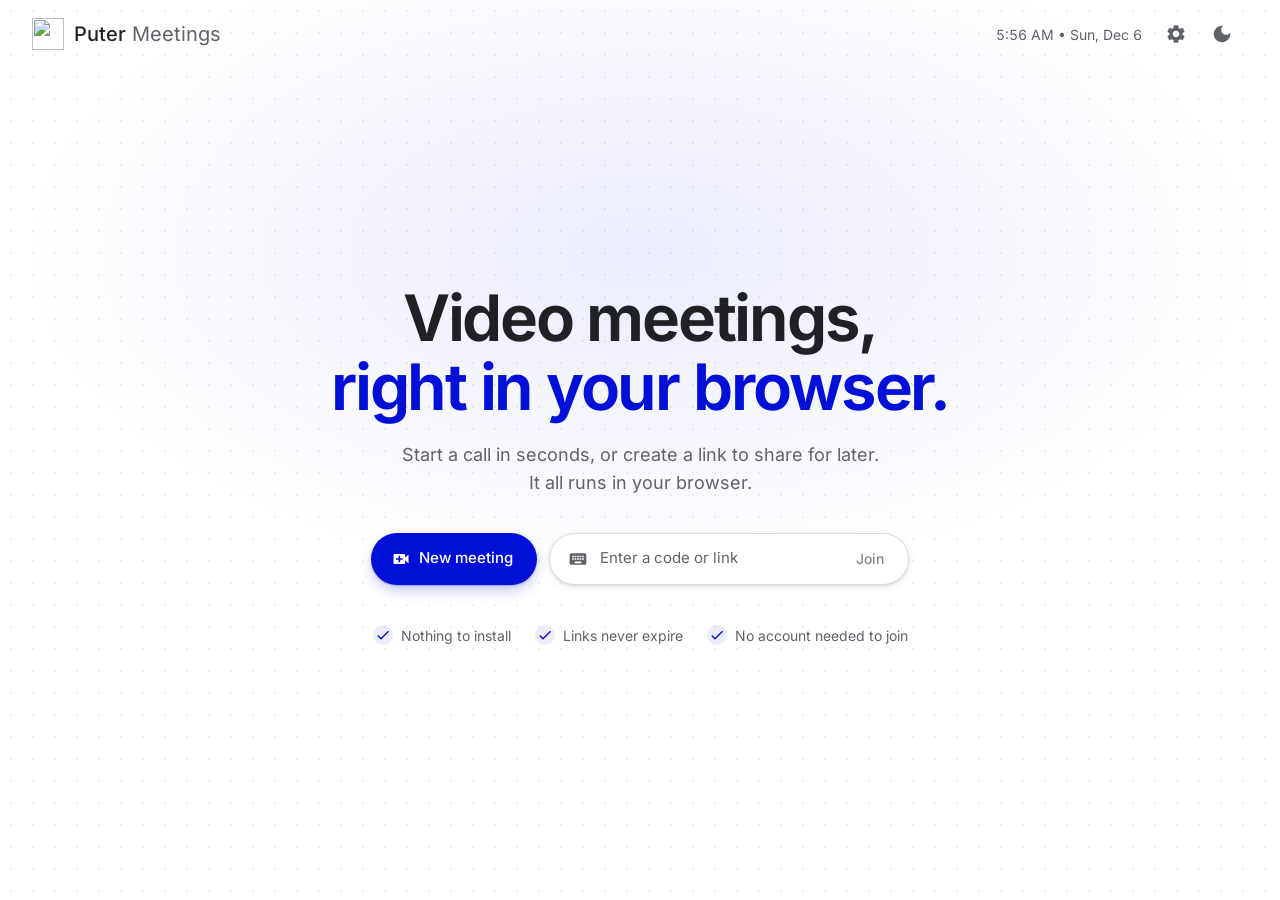
==== latest/index.html @ 9723b933 "Add snapshots" ====
<!doctype html><meta charset="utf-8"><title>meetings</title><meta http-equiv="refresh" content="0; url=../v2026.10.13-b7c3ed0/"><link rel="canonical" href="../v2026.10.13-b7c3ed0/"><a href="../v2026.10.13-b7c3ed0/">Open meetings</a>
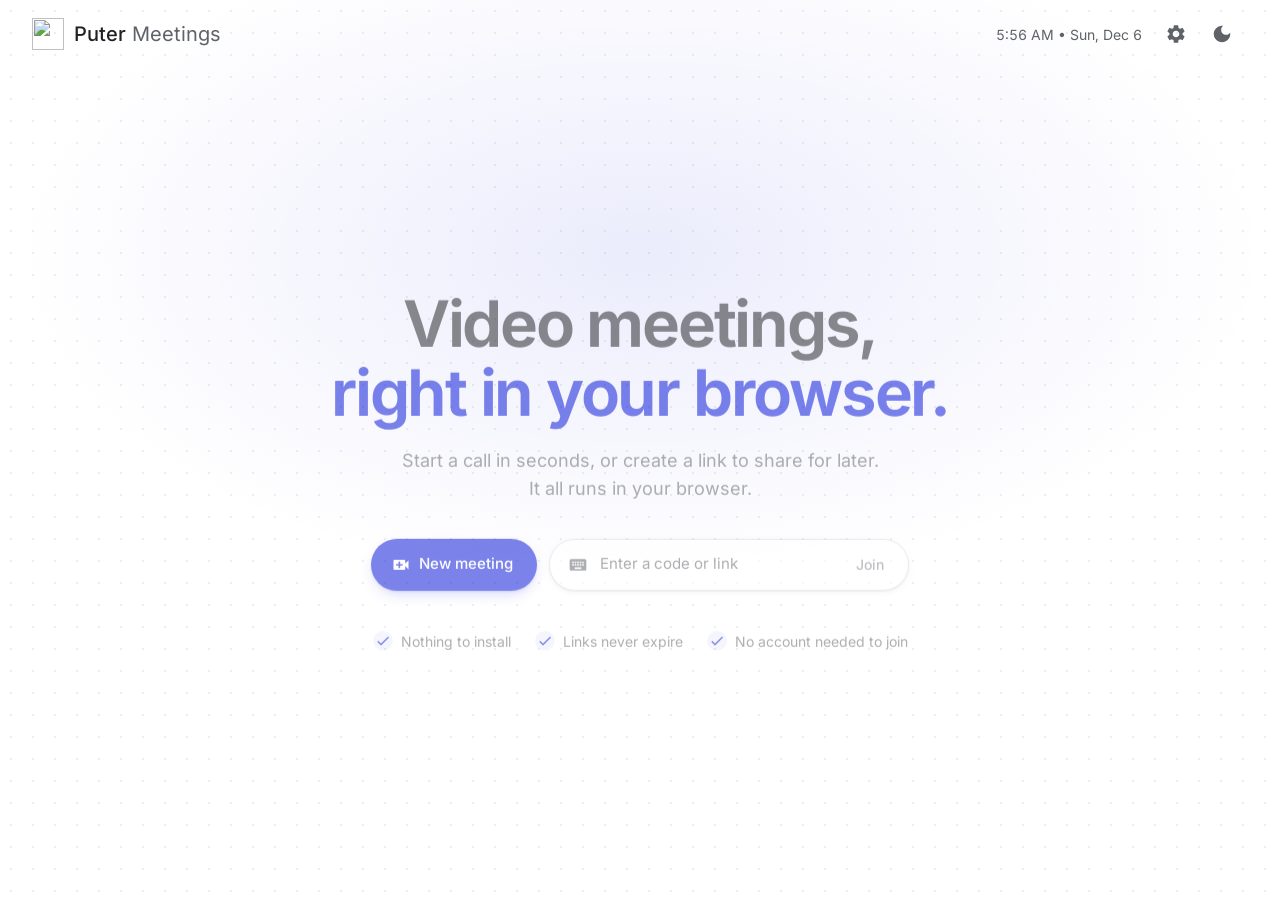
==== commit 8cdacc7d: "Add snapshots" ====
--- a/latest/index.html
+++ b/latest/index.html
@@ -1 +1 @@
-<!doctype html><meta charset="utf-8"><title>meetings</title><meta http-equiv="refresh" content="0; url=../v2026.10.13-b7c3ed0/"><link rel="canonical" href="../v2026.10.13-b7c3ed0/"><a href="../v2026.10.13-b7c3ed0/">Open meetings</a>
+<!doctype html><meta charset="utf-8"><title>meetings</title><meta http-equiv="refresh" content="0; url=../v2026.11.04-1a6cce8/"><link rel="canonical" href="../v2026.11.04-1a6cce8/"><a href="../v2026.11.04-1a6cce8/">Open meetings</a>
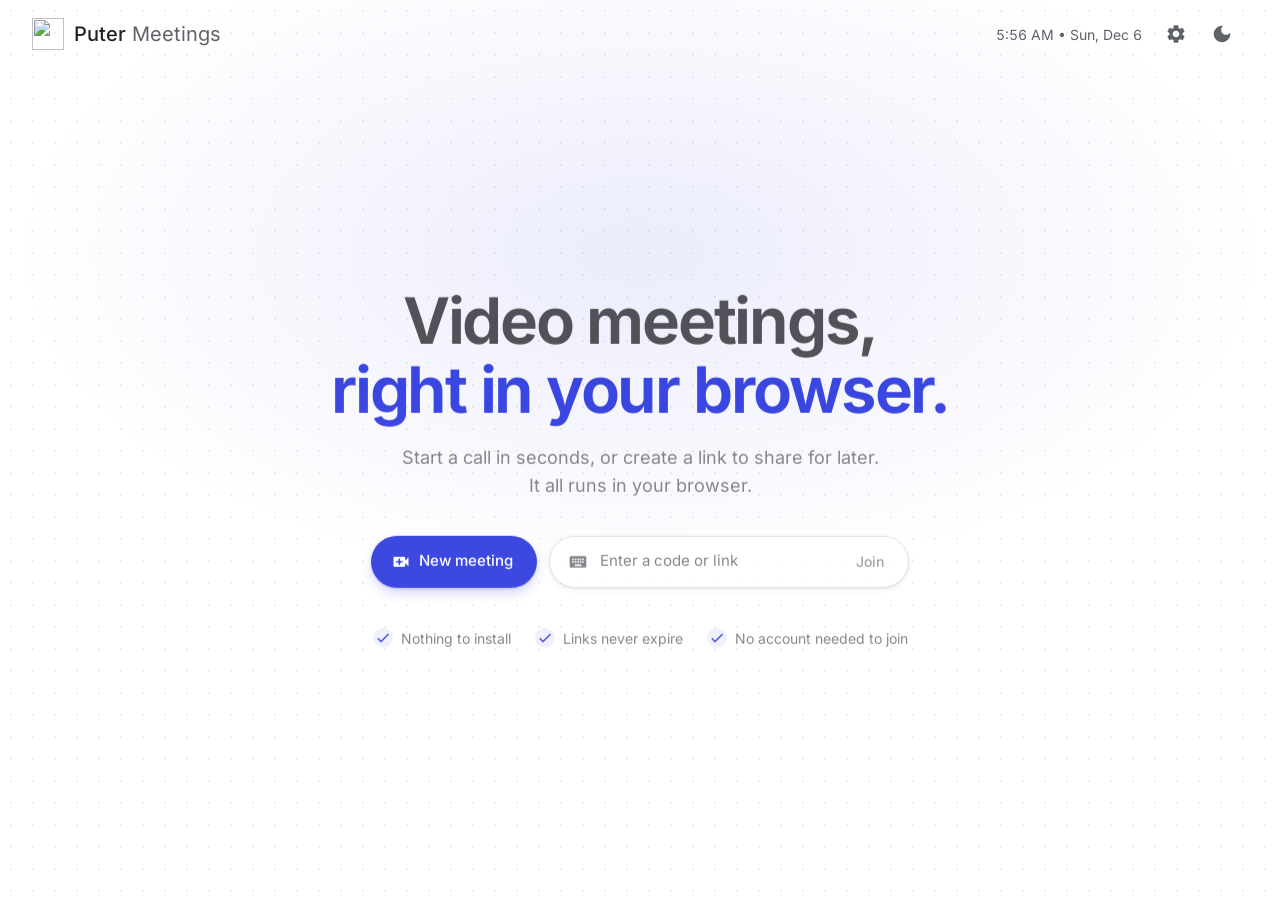
==== commit f35342f6: "Add snapshots" ====
--- a/latest/index.html
+++ b/latest/index.html
@@ -1 +1 @@
-<!doctype html><meta charset="utf-8"><title>meetings</title><meta http-equiv="refresh" content="0; url=../v2026.11.04-1a6cce8/"><link rel="canonical" href="../v2026.11.04-1a6cce8/"><a href="../v2026.11.04-1a6cce8/">Open meetings</a>
+<!doctype html><meta charset="utf-8"><title>meetings</title><meta http-equiv="refresh" content="0; url=../v2026.11.10-46314ea/"><link rel="canonical" href="../v2026.11.10-46314ea/"><a href="../v2026.11.10-46314ea/">Open meetings</a>
